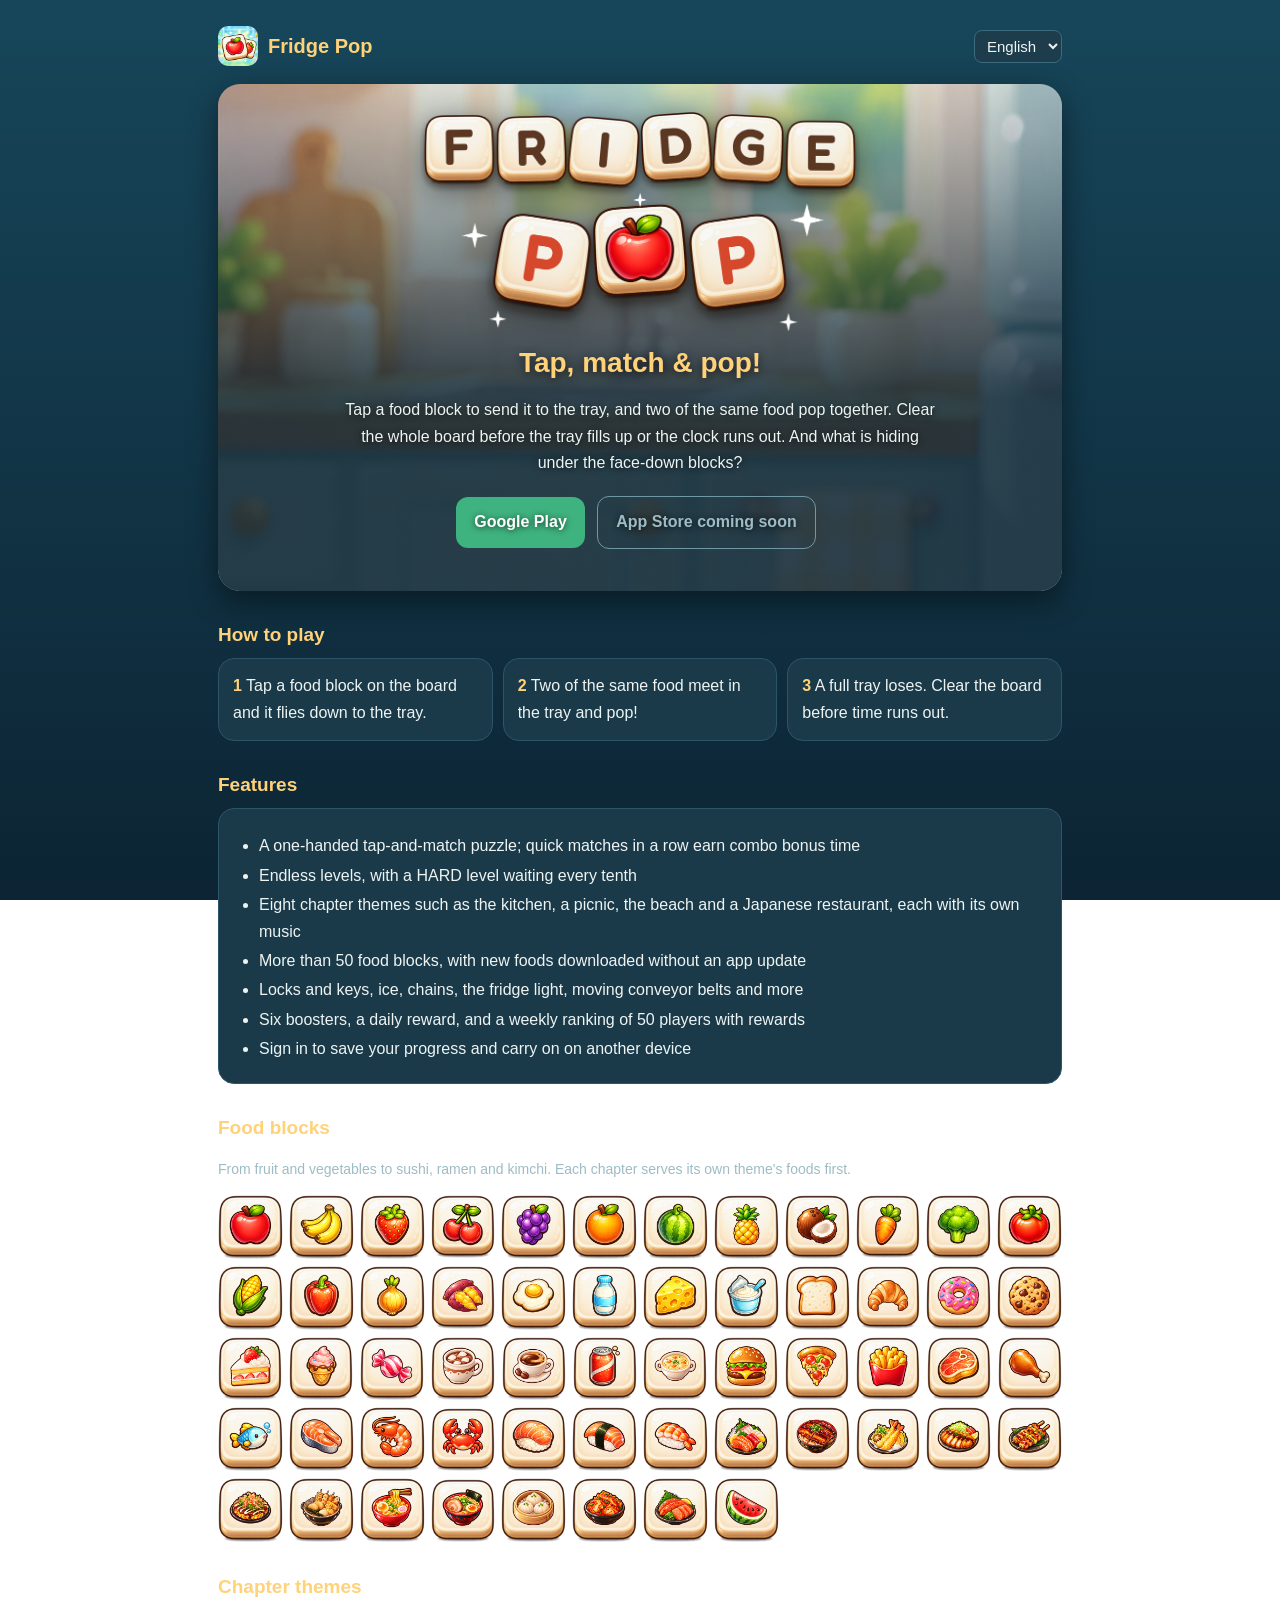
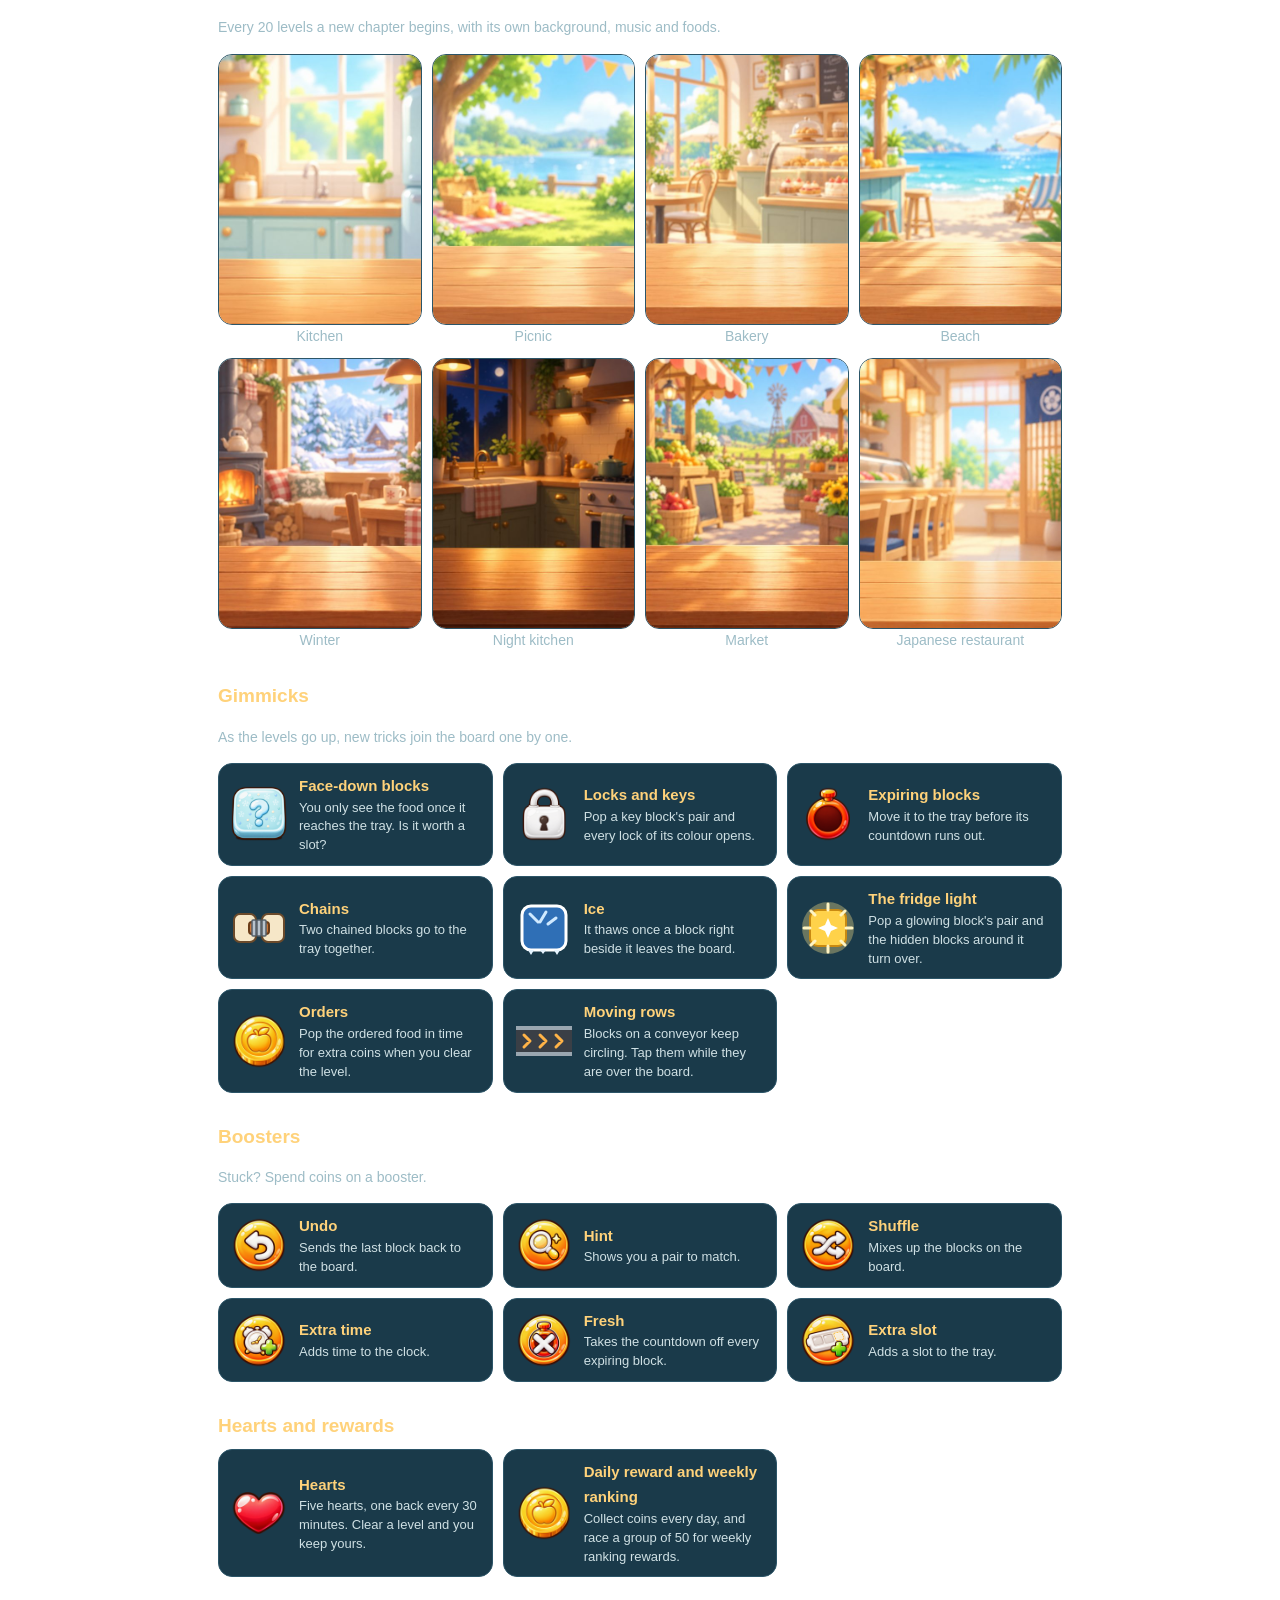
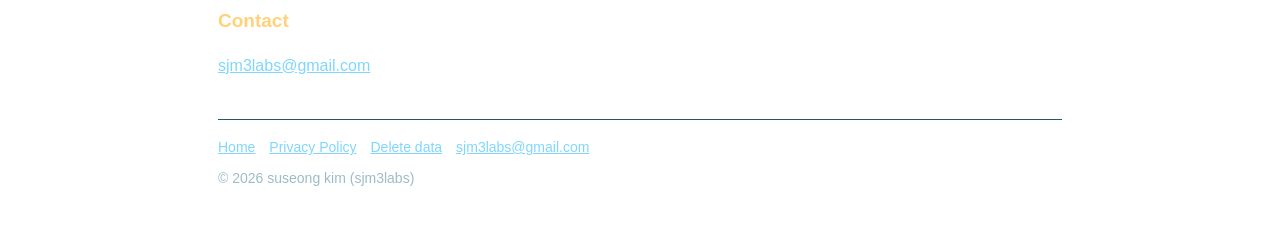
==== index.html @ 2f8b0e07 "w" ====
<!doctype html>
<html lang="ko">
<head>
<meta charset="utf-8">
<meta name="viewport" content="width=device-width,initial-scale=1">
<title>Fridge Pop</title>
<meta name="description" content="Tap, match and pop! A food matching puzzle. 탭하고, 짝 맞추고, 펑! 음식 짝 맞추기 퍼즐">
<meta property="og:title" content="Fridge Pop">
<meta property="og:description" content="Tap, match and pop! A food matching puzzle. 탭하고, 짝 맞추고, 펑! 음식 짝 맞추기 퍼즐">
<meta property="og:image" content="./assets/icon.png">
<link rel="icon" href="./assets/favicon.png">
<link rel="stylesheet" href="./assets/site.css">
</head>
<body>
<div class="wrap">
<header class="top"><a class="home" href="./"><img src="./assets/icon.png" alt="">Fridge Pop</a><div class="langs"><select id="lang" aria-label="Language"><option value="ko">한국어</option><option value="en">English</option></select></div></header>
<style>
.hero{border-radius:22px;overflow:hidden;background:#0c2433 url(assets/hero.jpg) center/cover;box-shadow:0 10px 30px rgba(0,0,0,.45)}
.hero .shade{background:linear-gradient(rgba(12,36,51,.15),rgba(12,36,51,.85) 62%);padding:28px 22px 22px;text-align:center}
.hero img.logo{width:100%;max-width:440px;filter:drop-shadow(0 6px 14px rgba(0,0,0,.45))}
.hero .text{max-width:600px;margin:6px auto 0}
.hero h1{text-shadow:0 2px 8px rgba(0,0,0,.6)}
.hero p{text-shadow:0 1px 6px rgba(0,0,0,.7)}
.foods{display:grid;grid-template-columns:repeat(auto-fill,minmax(64px,1fr));gap:6px}
.block{aspect-ratio:1;background:url(assets/tile.png) center/contain no-repeat;display:flex;align-items:center;justify-content:center}
.block img{width:66%;height:66%;object-fit:contain;transform:translateY(-7%)}
.themes{display:grid;grid-template-columns:repeat(4,1fr);gap:10px}
.themes figure{margin:0;text-align:center}
.themes img{width:100%;aspect-ratio:3/4;object-fit:cover;border-radius:14px;border:1px solid #2c5568;display:block}
.tiles{display:grid;grid-template-columns:repeat(auto-fill,minmax(240px,1fr));gap:10px}
.tile{display:flex;gap:12px;align-items:center;background:#1a3a4a;border:1px solid #2c5568;border-radius:14px;padding:10px 12px}
.tile img,.tile svg{width:56px;height:56px;object-fit:contain;flex:none}
.tile b{display:block;color:#ffd27a;font-size:15px}
.tile span.d{color:#cfe0e4;font-size:13px;line-height:1.45}
.tile span.d.on{display:block}
.steps{display:grid;grid-template-columns:repeat(3,1fr);gap:10px;counter-reset:s}
.steps .card{padding:14px}
.steps b{color:#ffd27a}
@media (max-width:560px){.themes{grid-template-columns:repeat(2,1fr)}.tiles,.steps{grid-template-columns:1fr}}
</style>
<section class="hero"><div class="shade">
<img class="logo" src="assets/logo.png" alt="Fridge Pop">
<div class="text">
<div data-lang="ko">
<h1>탭하고, 짝 맞추고, 펑!</h1>
<p>음식 블록을 눌러 트레이로 보내고, 같은 음식 두 개가 만나면 펑! 트레이가 가득 차기 전에, 시간이 다 가기 전에 보드를 모두 비우세요. 뒤집힌 블록 속에는 무엇이 숨어 있을까요?</p>
</div>
<div data-lang="en">
<h1>Tap, match &amp; pop!</h1>
<p>Tap a food block to send it to the tray, and two of the same food pop together. Clear the whole board before the tray fills up or the clock runs out. And what is hiding under the face-down blocks?</p>
</div>
<p>
<a class="button" href="https://play.google.com/store/apps/details?id=com.sjm3labs.fridgepop">Google Play</a>
<span class="button off"><span data-lang="ko">App Store 준비 중</span><span data-lang="en">App Store coming soon</span></span>
</p>
</div>
</div></section>

<h2><span data-lang="ko">게임 방법</span><span data-lang="en">How to play</span></h2>
<div class="steps">
<div class="card"><b>1</b> <span data-lang="ko">보드의 음식 블록을 탭하면 아래 트레이로 날아갑니다.</span><span data-lang="en">Tap a food block on the board and it flies down to the tray.</span></div>
<div class="card"><b>2</b> <span data-lang="ko">같은 음식 두 개가 트레이에서 만나면 펑! 사라집니다.</span><span data-lang="en">Two of the same food meet in the tray and pop!</span></div>
<div class="card"><b>3</b> <span data-lang="ko">트레이가 가득 차면 실패. 시간 안에 보드를 모두 비우세요.</span><span data-lang="en">A full tray loses. Clear the board before time runs out.</span></div>
</div>

<h2><span data-lang="ko">게임 특징</span><span data-lang="en">Features</span></h2>
<div class="card">
<ul data-lang="ko">
<li>한 손으로 즐기는 탭 짝 맞추기 퍼즐, 빠르게 이어 맞히면 콤보 보너스 시간</li>
<li>끝없이 이어지는 레벨, 10레벨마다 기다리는 HARD 레벨</li>
<li>주방, 피크닉, 해변, 일식당 등 8가지 챕터 테마와 테마별 음악</li>
<li>50가지가 넘는 음식 블록, 업데이트 없이 새로 내려받는 음식</li>
<li>자물쇠와 열쇠, 얼음, 체인, 냉장고 불빛, 움직이는 컨베이어 등 다양한 기믹</li>
<li>6가지 부스터, 매일 출석 보상, 50명이 겨루는 주간 랭킹과 보상</li>
<li>로그인하면 진행 상황을 저장해 다른 기기에서 이어서 플레이</li>
</ul>
<ul data-lang="en">
<li>A one-handed tap-and-match puzzle; quick matches in a row earn combo bonus time</li>
<li>Endless levels, with a HARD level waiting every tenth</li>
<li>Eight chapter themes such as the kitchen, a picnic, the beach and a Japanese restaurant, each with its own music</li>
<li>More than 50 food blocks, with new foods downloaded without an app update</li>
<li>Locks and keys, ice, chains, the fridge light, moving conveyor belts and more</li>
<li>Six boosters, a daily reward, and a weekly ranking of 50 players with rewards</li>
<li>Sign in to save your progress and carry on on another device</li>
</ul>
</div>

<h2><span data-lang="ko">음식 블록</span><span data-lang="en">Food blocks</span></h2>
<p class="muted"><span data-lang="ko">과일과 채소부터 초밥, 라멘, 김치까지. 챕터마다 그 테마의 음식이 먼저 나옵니다.</span><span data-lang="en">From fruit and vegetables to sushi, ramen and kimchi. Each chapter serves its own theme's foods first.</span></p>
<div class="foods">
<div class="block"><img src="assets/foods/apple.png" alt="Apple" loading="lazy"></div>
<div class="block"><img src="assets/foods/banana.png" alt="Banana" loading="lazy"></div>
<div class="block"><img src="assets/foods/strawberry.png" alt="Strawberry" loading="lazy"></div>
<div class="block"><img src="assets/foods/cherries.png" alt="Cherries" loading="lazy"></div>
<div class="block"><img src="assets/foods/grape.png" alt="Grape" loading="lazy"></div>
<div class="block"><img src="assets/foods/orange.png" alt="Orange" loading="lazy"></div>
<div class="block"><img src="assets/foods/watermelon.png" alt="Watermelon" loading="lazy"></div>
<div class="block"><img src="assets/foods/pineapple.png" alt="Pineapple" loading="lazy"></div>
<div class="block"><img src="assets/foods/coconut.png" alt="Coconut" loading="lazy"></div>
<div class="block"><img src="assets/foods/carrot.png" alt="Carrot" loading="lazy"></div>
<div class="block"><img src="assets/foods/broccoli.png" alt="Broccoli" loading="lazy"></div>
<div class="block"><img src="assets/foods/tomato.png" alt="Tomato" loading="lazy"></div>
<div class="block"><img src="assets/foods/corn.png" alt="Corn" loading="lazy"></div>
<div class="block"><img src="assets/foods/pepper.png" alt="Pepper" loading="lazy"></div>
<div class="block"><img src="assets/foods/onion.png" alt="Onion" loading="lazy"></div>
<div class="block"><img src="assets/foods/sweetpotatoes.png" alt="Sweet potatoes" loading="lazy"></div>
<div class="block"><img src="assets/foods/egg.png" alt="Egg" loading="lazy"></div>
<div class="block"><img src="assets/foods/milk.png" alt="Milk" loading="lazy"></div>
<div class="block"><img src="assets/foods/cheese.png" alt="Cheese" loading="lazy"></div>
<div class="block"><img src="assets/foods/yogurt.png" alt="Yogurt" loading="lazy"></div>
<div class="block"><img src="assets/foods/bread.png" alt="Bread" loading="lazy"></div>
<div class="block"><img src="assets/foods/croissant.png" alt="Croissant" loading="lazy"></div>
<div class="block"><img src="assets/foods/donut.png" alt="Donut" loading="lazy"></div>
<div class="block"><img src="assets/foods/cookie.png" alt="Cookie" loading="lazy"></div>
<div class="block"><img src="assets/foods/cake.png" alt="Cake" loading="lazy"></div>
<div class="block"><img src="assets/foods/icecream.png" alt="Ice cream" loading="lazy"></div>
<div class="block"><img src="assets/foods/candy.png" alt="Candy" loading="lazy"></div>
<div class="block"><img src="assets/foods/cocoa.png" alt="Cocoa" loading="lazy"></div>
<div class="block"><img src="assets/foods/coffee.png" alt="Coffee" loading="lazy"></div>
<div class="block"><img src="assets/foods/soda.png" alt="Soda" loading="lazy"></div>
<div class="block"><img src="assets/foods/soup.png" alt="Soup" loading="lazy"></div>
<div class="block"><img src="assets/foods/burger.png" alt="Burger" loading="lazy"></div>
<div class="block"><img src="assets/foods/pizza.png" alt="Pizza" loading="lazy"></div>
<div class="block"><img src="assets/foods/frenchfries.png" alt="French fries" loading="lazy"></div>
<div class="block"><img src="assets/foods/steak.png" alt="Steak" loading="lazy"></div>
<div class="block"><img src="assets/foods/drumstick.png" alt="Drumstick" loading="lazy"></div>
<div class="block"><img src="assets/foods/fish.png" alt="Fish" loading="lazy"></div>
<div class="block"><img src="assets/foods/salmon.png" alt="Salmon" loading="lazy"></div>
<div class="block"><img src="assets/foods/shrimp.png" alt="Shrimp" loading="lazy"></div>
<div class="block"><img src="assets/foods/crab.png" alt="Crab" loading="lazy"></div>
<div class="block"><img src="assets/foods/sushi.png" alt="Sushi" loading="lazy"></div>
<div class="block"><img src="assets/foods/sushi01.png" alt="Sushi" loading="lazy"></div>
<div class="block"><img src="assets/foods/sushi02.png" alt="Sushi" loading="lazy"></div>
<div class="block"><img src="assets/foods/sashimi.png" alt="Sashimi" loading="lazy"></div>
<div class="block"><img src="assets/foods/unagi.png" alt="Unagi" loading="lazy"></div>
<div class="block"><img src="assets/foods/tempura.png" alt="Tempura" loading="lazy"></div>
<div class="block"><img src="assets/foods/tonkatsu.png" alt="Tonkatsu" loading="lazy"></div>
<div class="block"><img src="assets/foods/yakitori.png" alt="Yakitori" loading="lazy"></div>
<div class="block"><img src="assets/foods/okonomiyaki.png" alt="Okonomiyaki" loading="lazy"></div>
<div class="block"><img src="assets/foods/oden.png" alt="Oden" loading="lazy"></div>
<div class="block"><img src="assets/foods/ramen.png" alt="Ramen" loading="lazy"></div>
<div class="block"><img src="assets/foods/ramen01.png" alt="Ramen" loading="lazy"></div>
<div class="block"><img src="assets/foods/dumpling.png" alt="Dumpling" loading="lazy"></div>
<div class="block"><img src="assets/foods/kimchi.png" alt="Kimchi" loading="lazy"></div>
<div class="block"><img src="assets/foods/shiso.png" alt="Pollock roe on shiso" loading="lazy"></div>
<div class="block"><img src="assets/foods/watermelonslice.png" alt="Watermelon slice" loading="lazy"></div>
</div>

<h2><span data-lang="ko">챕터 테마</span><span data-lang="en">Chapter themes</span></h2>
<p class="muted"><span data-lang="ko">20레벨마다 챕터가 바뀌고, 배경과 음악, 나오는 음식도 함께 바뀝니다.</span><span data-lang="en">Every 20 levels a new chapter begins, with its own background, music and foods.</span></p>
<div class="themes">
<figure><img src="assets/themes/kitchen.jpg" alt="Kitchen" loading="lazy"><figcaption class="muted"><span data-lang="ko">주방</span><span data-lang="en">Kitchen</span></figcaption></figure>
<figure><img src="assets/themes/picnic.jpg" alt="Picnic" loading="lazy"><figcaption class="muted"><span data-lang="ko">피크닉</span><span data-lang="en">Picnic</span></figcaption></figure>
<figure><img src="assets/themes/bakery.jpg" alt="Bakery" loading="lazy"><figcaption class="muted"><span data-lang="ko">베이커리</span><span data-lang="en">Bakery</span></figcaption></figure>
<figure><img src="assets/themes/beach.jpg" alt="Beach" loading="lazy"><figcaption class="muted"><span data-lang="ko">해변</span><span data-lang="en">Beach</span></figcaption></figure>
<figure><img src="assets/themes/winter.jpg" alt="Winter" loading="lazy"><figcaption class="muted"><span data-lang="ko">겨울</span><span data-lang="en">Winter</span></figcaption></figure>
<figure><img src="assets/themes/night_kitchen.jpg" alt="Night kitchen" loading="lazy"><figcaption class="muted"><span data-lang="ko">밤의 주방</span><span data-lang="en">Night kitchen</span></figcaption></figure>
<figure><img src="assets/themes/market.jpg" alt="Market" loading="lazy"><figcaption class="muted"><span data-lang="ko">시장</span><span data-lang="en">Market</span></figcaption></figure>
<figure><img src="assets/themes/japanese_restaurant.jpg" alt="Japanese restaurant" loading="lazy"><figcaption class="muted"><span data-lang="ko">일식당</span><span data-lang="en">Japanese restaurant</span></figcaption></figure>
</div>

<h2><span data-lang="ko">기믹</span><span data-lang="en">Gimmicks</span></h2>
<p class="muted"><span data-lang="ko">레벨이 오를수록 보드에 새로운 장치가 하나씩 등장합니다.</span><span data-lang="en">As the levels go up, new tricks join the board one by one.</span></p>
<div class="tiles">
<div class="tile"><img src="assets/gimmicks/hidden.png" alt="Face-down block" loading="lazy"><div><b><span data-lang="ko">뒤집힌 블록</span><span data-lang="en">Face-down blocks</span></b><span class="d" data-lang="ko">트레이에 들어가야 무슨 음식인지 보입니다. 트레이 한 칸을 걸어 보세요.</span><span class="d" data-lang="en">You only see the food once it reaches the tray. Is it worth a slot?</span></div></div>
<div class="tile"><img src="assets/gimmicks/lock.png" alt="Lock" loading="lazy"><div><b><span data-lang="ko">자물쇠와 열쇠</span><span data-lang="en">Locks and keys</span></b><span class="d" data-lang="ko">열쇠 블록의 짝을 맞추면 같은 색 자물쇠가 모두 열립니다.</span><span class="d" data-lang="en">Pop a key block's pair and every lock of its colour opens.</span></div></div>
<div class="tile"><img src="assets/gimmicks/timer.png" alt="Timer" loading="lazy"><div><b><span data-lang="ko">시한 블록</span><span data-lang="en">Expiring blocks</span></b><span class="d" data-lang="ko">시간이 다 되기 전에 트레이로 옮겨야 합니다.</span><span class="d" data-lang="en">Move it to the tray before its countdown runs out.</span></div></div>
<div class="tile"><svg viewBox="0 0 56 56" aria-hidden="true"><rect x="3" y="14" width="22" height="28" rx="6" fill="#f6e7c8" stroke="#6b4a2b" stroke-width="2"/><rect x="31" y="14" width="22" height="28" rx="6" fill="#f6e7c8" stroke="#6b4a2b" stroke-width="2"/><rect x="18" y="22" width="20" height="12" rx="3" fill="#c9773a" stroke="#6b3d1a" stroke-width="2"/><g fill="#b9c3cc" stroke="#55606a" stroke-width="1.5"><rect x="21" y="20" width="4" height="16" rx="1"/><rect x="26" y="20" width="4" height="16" rx="1"/><rect x="31" y="20" width="4" height="16" rx="1"/></g></svg><div><b><span data-lang="ko">체인</span><span data-lang="en">Chains</span></b><span class="d" data-lang="ko">묶인 두 블록은 한 번에 함께 트레이로 갑니다.</span><span class="d" data-lang="en">Two chained blocks go to the tray together.</span></div></div>
<div class="tile"><svg viewBox="0 0 56 56" aria-hidden="true"><rect x="6" y="6" width="44" height="44" rx="9" fill="#2f6fb6" stroke="#fff" stroke-width="3"/><path d="M14 14l8 8M30 12l-6 10M40 18l-8 6" stroke="#cfe9ff" stroke-width="3" stroke-linecap="round"/><path d="M12 50l3 5 3-5M24 50l3 4 3-4M38 50l3 5 3-5" fill="#e6f4ff"/></svg><div><b><span data-lang="ko">얼음</span><span data-lang="en">Ice</span></b><span class="d" data-lang="ko">바로 옆 블록이 보드를 떠나야 얼음이 녹습니다.</span><span class="d" data-lang="en">It thaws once a block right beside it leaves the board.</span></div></div>
<div class="tile"><svg viewBox="0 0 56 56" aria-hidden="true"><circle cx="28" cy="28" r="26" fill="#ffe58a" opacity=".35"/><rect x="10" y="10" width="36" height="36" rx="8" fill="#ffd24a" stroke="#c98a12" stroke-width="2"/><path d="M28 4v6M28 46v6M4 28h6M46 28h6M11 11l4 4M41 41l4 4M45 11l-4 4M15 41l-4 4" stroke="#fff4c2" stroke-width="3" stroke-linecap="round"/><path d="M28 18l3 7 7 3-7 3-3 7-3-7-7-3 7-3z" fill="#fff"/></svg><div><b><span data-lang="ko">냉장고 불빛</span><span data-lang="en">The fridge light</span></b><span class="d" data-lang="ko">빛나는 블록의 짝을 맞추면 주변의 뒤집힌 블록이 모두 보입니다.</span><span class="d" data-lang="en">Pop a glowing block's pair and the hidden blocks around it turn over.</span></div></div>
<div class="tile"><img src="assets/boosters/coin.png" alt="Coin" loading="lazy"><div><b><span data-lang="ko">주문</span><span data-lang="en">Orders</span></b><span class="d" data-lang="ko">주문 카드의 음식을 제한 시간 안에 맞추면 클리어할 때 코인을 더 받습니다.</span><span class="d" data-lang="en">Pop the ordered food in time for extra coins when you clear the level.</span></div></div>
<div class="tile"><svg viewBox="0 0 56 56" aria-hidden="true"><rect x="0" y="16" width="56" height="24" fill="#3a3f46"/><rect x="0" y="13" width="56" height="4" fill="#9aa6b0"/><rect x="0" y="39" width="56" height="4" fill="#9aa6b0"/><path d="M8 22l6 6-6 6M24 22l6 6-6 6M40 22l6 6-6 6" stroke="#ffb347" stroke-width="3" fill="none" stroke-linecap="round" stroke-linejoin="round"/></svg><div><b><span data-lang="ko">움직이는 줄</span><span data-lang="en">Moving rows</span></b><span class="d" data-lang="ko">컨베이어 위 블록이 쉬지 않고 돌아갑니다. 보드 위에 있을 때만 탭할 수 있어요.</span><span class="d" data-lang="en">Blocks on a conveyor keep circling. Tap them while they are over the board.</span></div></div>
</div>

<h2><span data-lang="ko">부스터</span><span data-lang="en">Boosters</span></h2>
<p class="muted"><span data-lang="ko">막힐 때는 코인으로 부스터를 쓰세요.</span><span data-lang="en">Stuck? Spend coins on a booster.</span></p>
<div class="tiles">
<div class="tile"><img src="assets/boosters/undo.png" alt="Undo" loading="lazy"><div><b><span data-lang="ko">되돌리기</span><span data-lang="en">Undo</span></b><span class="d" data-lang="ko">마지막으로 옮긴 블록을 보드로 돌려보냅니다.</span><span class="d" data-lang="en">Sends the last block back to the board.</span></div></div>
<div class="tile"><img src="assets/boosters/hint.png" alt="Hint" loading="lazy"><div><b><span data-lang="ko">힌트</span><span data-lang="en">Hint</span></b><span class="d" data-lang="ko">맞출 수 있는 짝을 알려 줍니다.</span><span class="d" data-lang="en">Shows you a pair to match.</span></div></div>
<div class="tile"><img src="assets/boosters/shuffle.png" alt="Shuffle" loading="lazy"><div><b><span data-lang="ko">섞기</span><span data-lang="en">Shuffle</span></b><span class="d" data-lang="ko">보드의 블록을 새로 섞습니다.</span><span class="d" data-lang="en">Mixes up the blocks on the board.</span></div></div>
<div class="tile"><img src="assets/boosters/time.png" alt="Extra time" loading="lazy"><div><b><span data-lang="ko">시간 추가</span><span data-lang="en">Extra time</span></b><span class="d" data-lang="ko">남은 시간을 늘려 줍니다.</span><span class="d" data-lang="en">Adds time to the clock.</span></div></div>
<div class="tile"><img src="assets/boosters/fresh.png" alt="Fresh" loading="lazy"><div><b><span data-lang="ko">신선하게</span><span data-lang="en">Fresh</span></b><span class="d" data-lang="ko">보드 위 모든 시한 블록의 카운트다운을 없앱니다.</span><span class="d" data-lang="en">Takes the countdown off every expiring block.</span></div></div>
<div class="tile"><img src="assets/boosters/slot.png" alt="Extra slot" loading="lazy"><div><b><span data-lang="ko">칸 추가</span><span data-lang="en">Extra slot</span></b><span class="d" data-lang="ko">트레이에 한 칸을 더합니다.</span><span class="d" data-lang="en">Adds a slot to the tray.</span></div></div>
</div>

<h2><span data-lang="ko">하트와 보상</span><span data-lang="en">Hearts and rewards</span></h2>
<div class="tiles">
<div class="tile"><img src="assets/boosters/heart.png" alt="Heart" loading="lazy"><div><b><span data-lang="ko">하트</span><span data-lang="en">Hearts</span></b><span class="d" data-lang="ko">하트 5개, 30분마다 하나씩 채워집니다. 클리어하면 하트를 잃지 않아요.</span><span class="d" data-lang="en">Five hearts, one back every 30 minutes. Clear a level and you keep yours.</span></div></div>
<div class="tile"><img src="assets/boosters/coin.png" alt="Coin" loading="lazy"><div><b><span data-lang="ko">출석 보상과 주간 랭킹</span><span data-lang="en">Daily reward and weekly ranking</span></b><span class="d" data-lang="ko">매일 코인을 받고, 50명 그룹에서 겨뤄 주간 순위 보상을 받으세요.</span><span class="d" data-lang="en">Collect coins every day, and race a group of 50 for weekly ranking rewards.</span></div></div>
</div>

<h2><span data-lang="ko">문의</span><span data-lang="en">Contact</span></h2>
<p><a href="mailto:sjm3labs@gmail.com">sjm3labs@gmail.com</a></p>
<footer>
<a href="./">Home</a><a href="./privacy-policy/"><span data-lang="ko">개인정보처리방침</span><span data-lang="en">Privacy Policy</span></a><a href="./delete-account/"><span data-lang="ko">데이터 삭제</span><span data-lang="en">Delete data</span></a><a href="mailto:sjm3labs@gmail.com">sjm3labs@gmail.com</a>
<div style="margin-top:8px">© 2026 suseong kim (sjm3labs)</div>
</footer>
</div>
<script src="./assets/site.js"></script>
</body>
</html>
---- assets/site.css ----
*{box-sizing:border-box}
html{-webkit-text-size-adjust:100%}
body{margin:0;font-family:-apple-system,BlinkMacSystemFont,"Segoe UI","Apple SD Gothic Neo","Noto Sans KR","Malgun Gothic",Roboto,sans-serif;
background:linear-gradient(#17465a,#0c2433) fixed;color:#eef4f2;line-height:1.65;font-size:16px}
a{color:#7fd6ff}
.wrap{max-width:880px;margin:0 auto;padding:20px 18px 48px}
header.top{display:flex;align-items:center;gap:12px;padding:6px 0 18px}
header.top img{width:40px;height:40px;border-radius:10px}
header.top a.home{display:flex;align-items:center;gap:10px;color:#ffd27a;font-weight:800;font-size:20px;text-decoration:none}
header.top .langs{margin-left:auto}
select{background:#1d3d4d;color:#eef4f2;border:1px solid #3d6a7c;border-radius:8px;padding:6px 8px;font-size:15px}
h1{font-size:28px;line-height:1.3;margin:6px 0 4px;color:#ffd27a}
h2{font-size:19px;margin:28px 0 8px;color:#ffd27a}
h3{font-size:16px;margin:20px 0 6px;color:#ffe7b3}
.card{background:#1a3a4a;border:1px solid #2c5568;border-radius:16px;padding:18px 18px}
.card>:first-child{margin-top:0}
.card>:last-child{margin-bottom:0}
.muted{color:#9dbcc6;font-size:14px}
ul,ol{padding-left:22px;margin:6px 0}
li{margin:3px 0}
.button{display:inline-block;padding:12px 18px;border-radius:12px;background:#3fb37f;color:#fff;font-weight:700;text-decoration:none;margin:4px 8px 4px 0}
.button.orange{background:#f4793b}
.button.off{background:transparent;border:1px solid #6f97a4;color:#9dbcc6;cursor:default}
footer{margin-top:40px;padding-top:16px;border-top:1px solid #2c5568;font-size:14px;color:#9dbcc6}
footer a{margin-right:14px}
[data-lang]:not(.on){display:none}
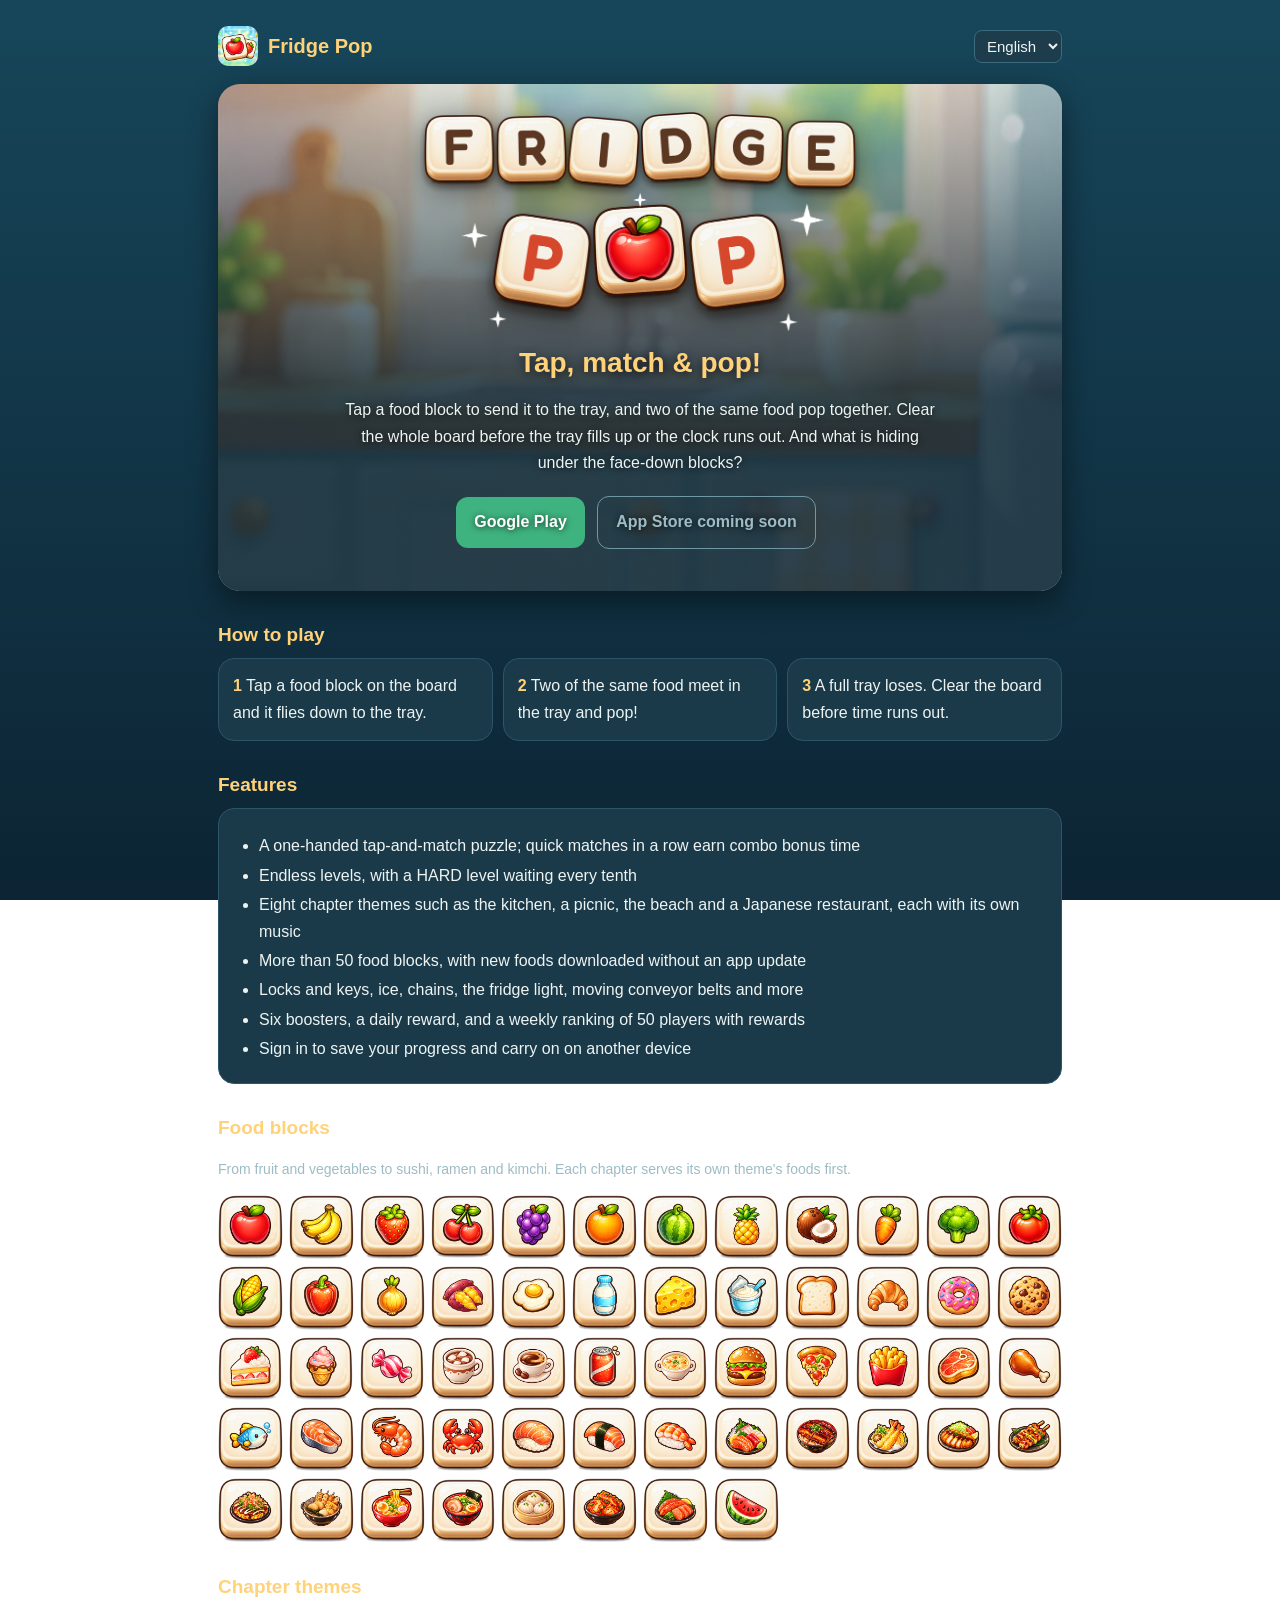
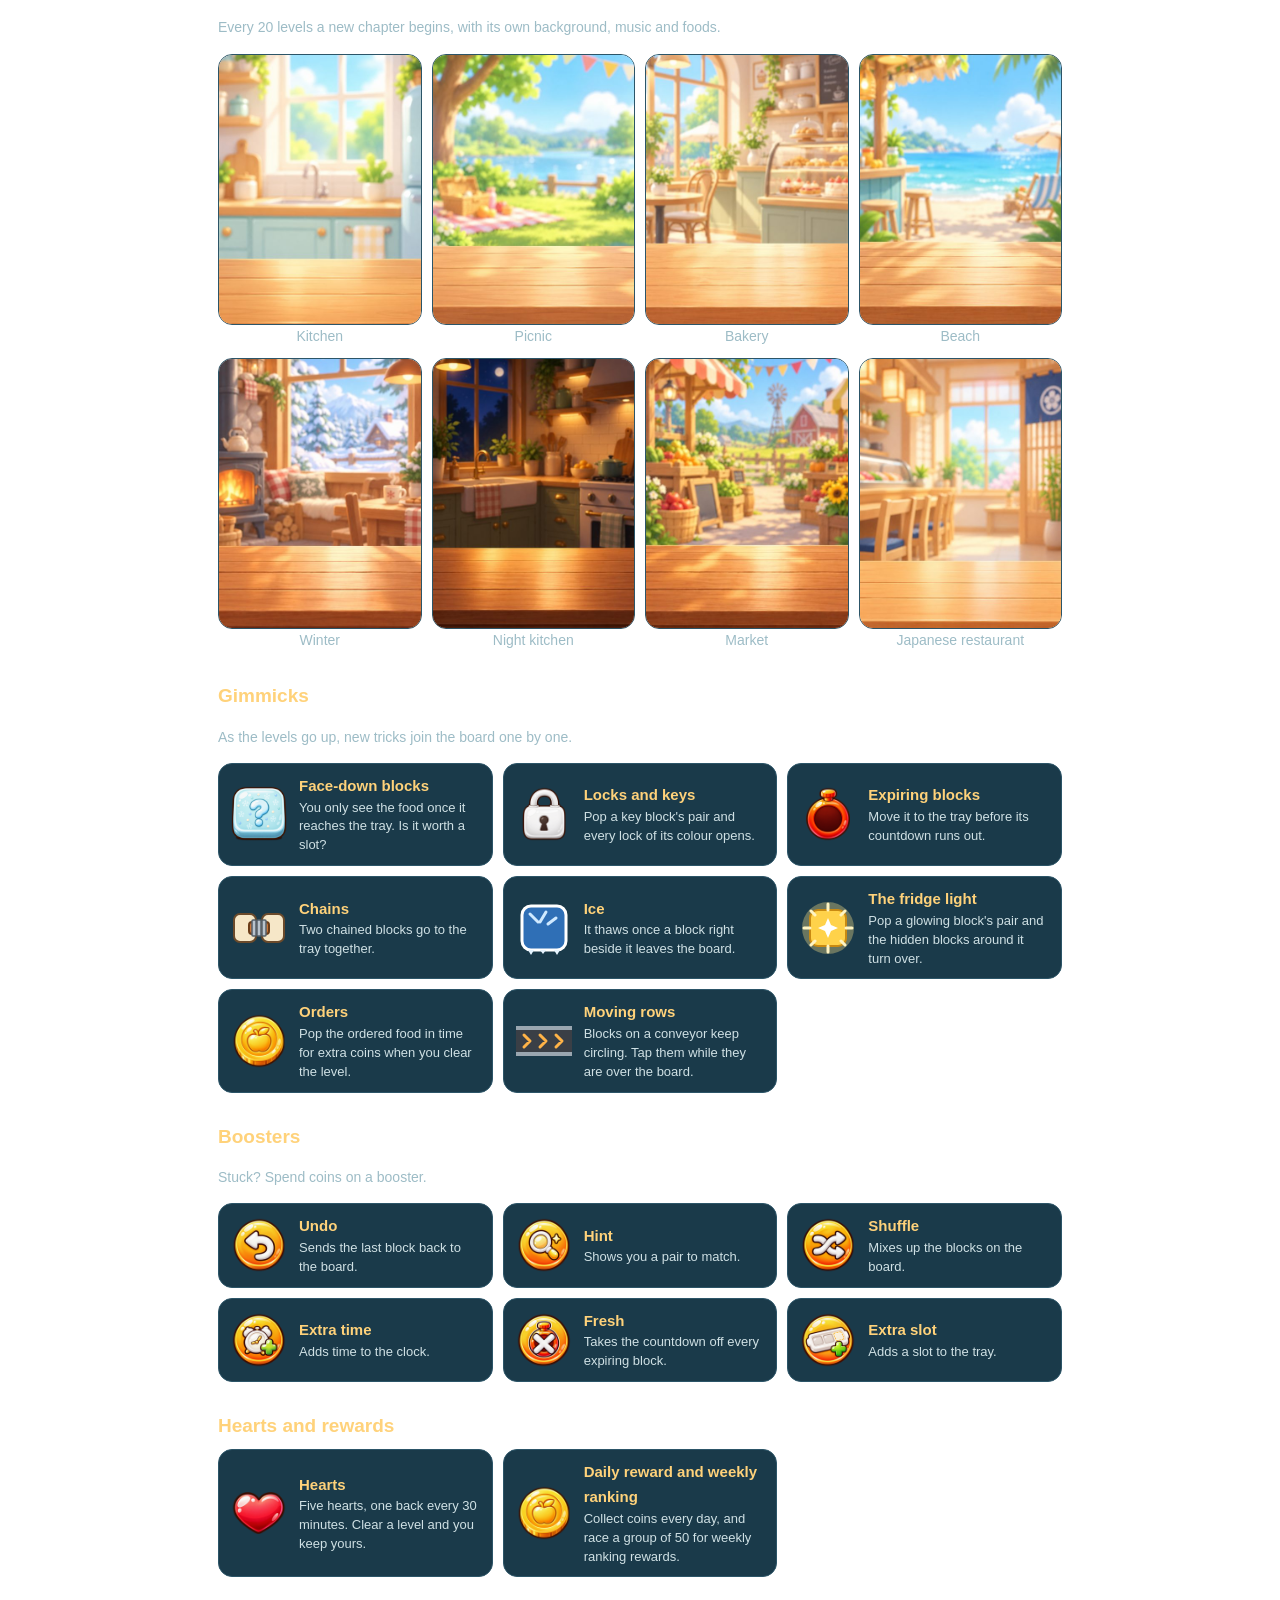
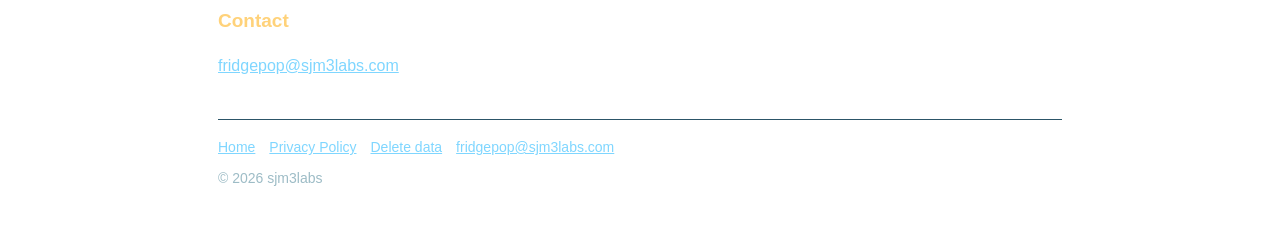
==== commit 774fe44d: "w" ====
--- a/index.html
+++ b/index.html
@@ -190,10 +190,10 @@
 </div>
 
 <h2><span data-lang="ko">문의</span><span data-lang="en">Contact</span></h2>
-<p><a href="mailto:sjm3labs@gmail.com">sjm3labs@gmail.com</a></p>
+<p><a href="mailto:fridgepop@sjm3labs.com">fridgepop@sjm3labs.com</a></p>
 <footer>
-<a href="./">Home</a><a href="./privacy-policy/"><span data-lang="ko">개인정보처리방침</span><span data-lang="en">Privacy Policy</span></a><a href="./delete-account/"><span data-lang="ko">데이터 삭제</span><span data-lang="en">Delete data</span></a><a href="mailto:sjm3labs@gmail.com">sjm3labs@gmail.com</a>
-<div style="margin-top:8px">© 2026 suseong kim (sjm3labs)</div>
+<a href="./">Home</a><a href="./privacy-policy/"><span data-lang="ko">개인정보처리방침</span><span data-lang="en">Privacy Policy</span></a><a href="./delete-account/"><span data-lang="ko">데이터 삭제</span><span data-lang="en">Delete data</span></a><a href="mailto:fridgepop@sjm3labs.com">fridgepop@sjm3labs.com</a>
+<div style="margin-top:8px">© 2026 sjm3labs</div>
 </footer>
 </div>
 <script src="./assets/site.js"></script>
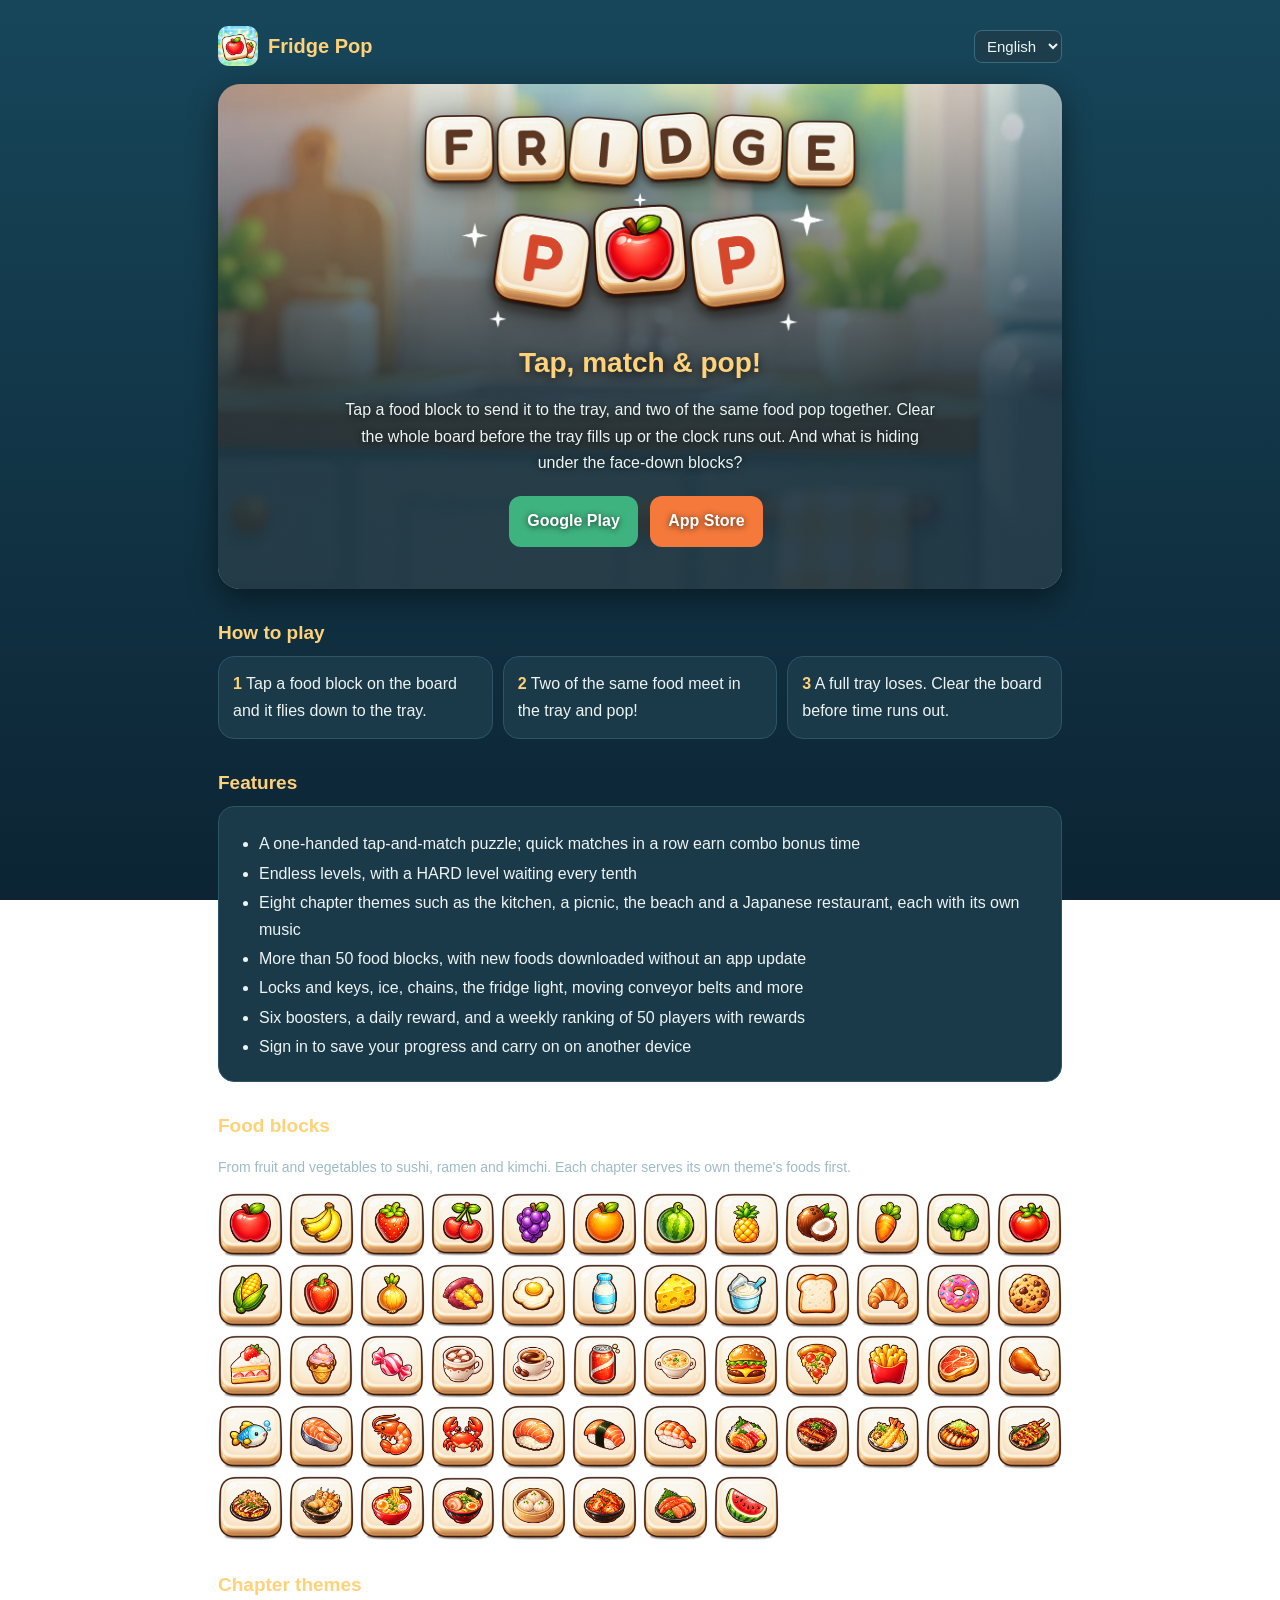
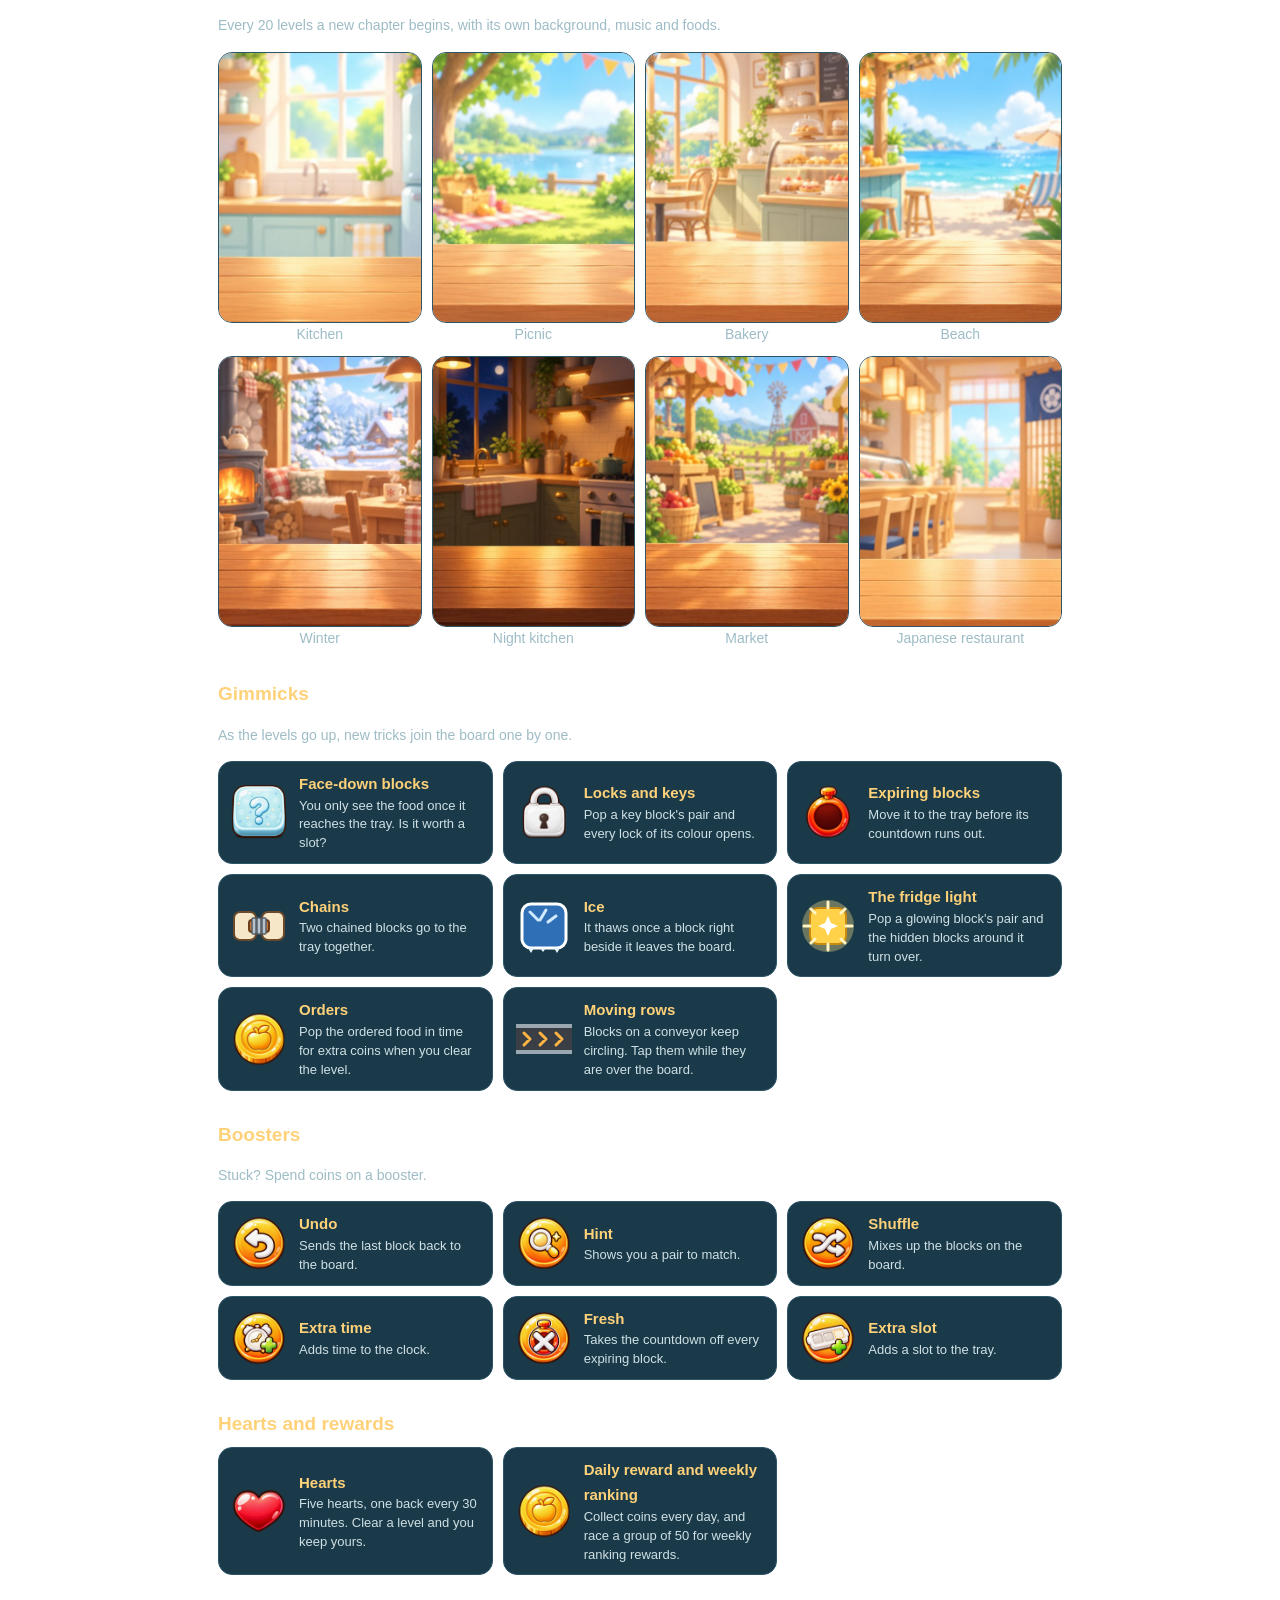
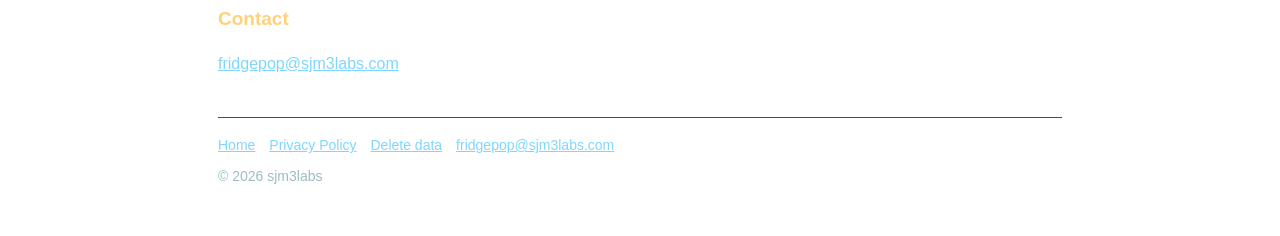
==== commit 5a70988f: "w" ====
--- a/index.html
+++ b/index.html
@@ -51,7 +51,7 @@
 </div>
 <p>
 <a class="button" href="https://play.google.com/store/apps/details?id=com.sjm3labs.fridgepop">Google Play</a>
-<span class="button off"><span data-lang="ko">App Store 준비 중</span><span data-lang="en">App Store coming soon</span></span>
+<a class="button orange" href="https://apps.apple.com/app/id6827729733">App Store</a>
 </p>
 </div>
 </div></section>
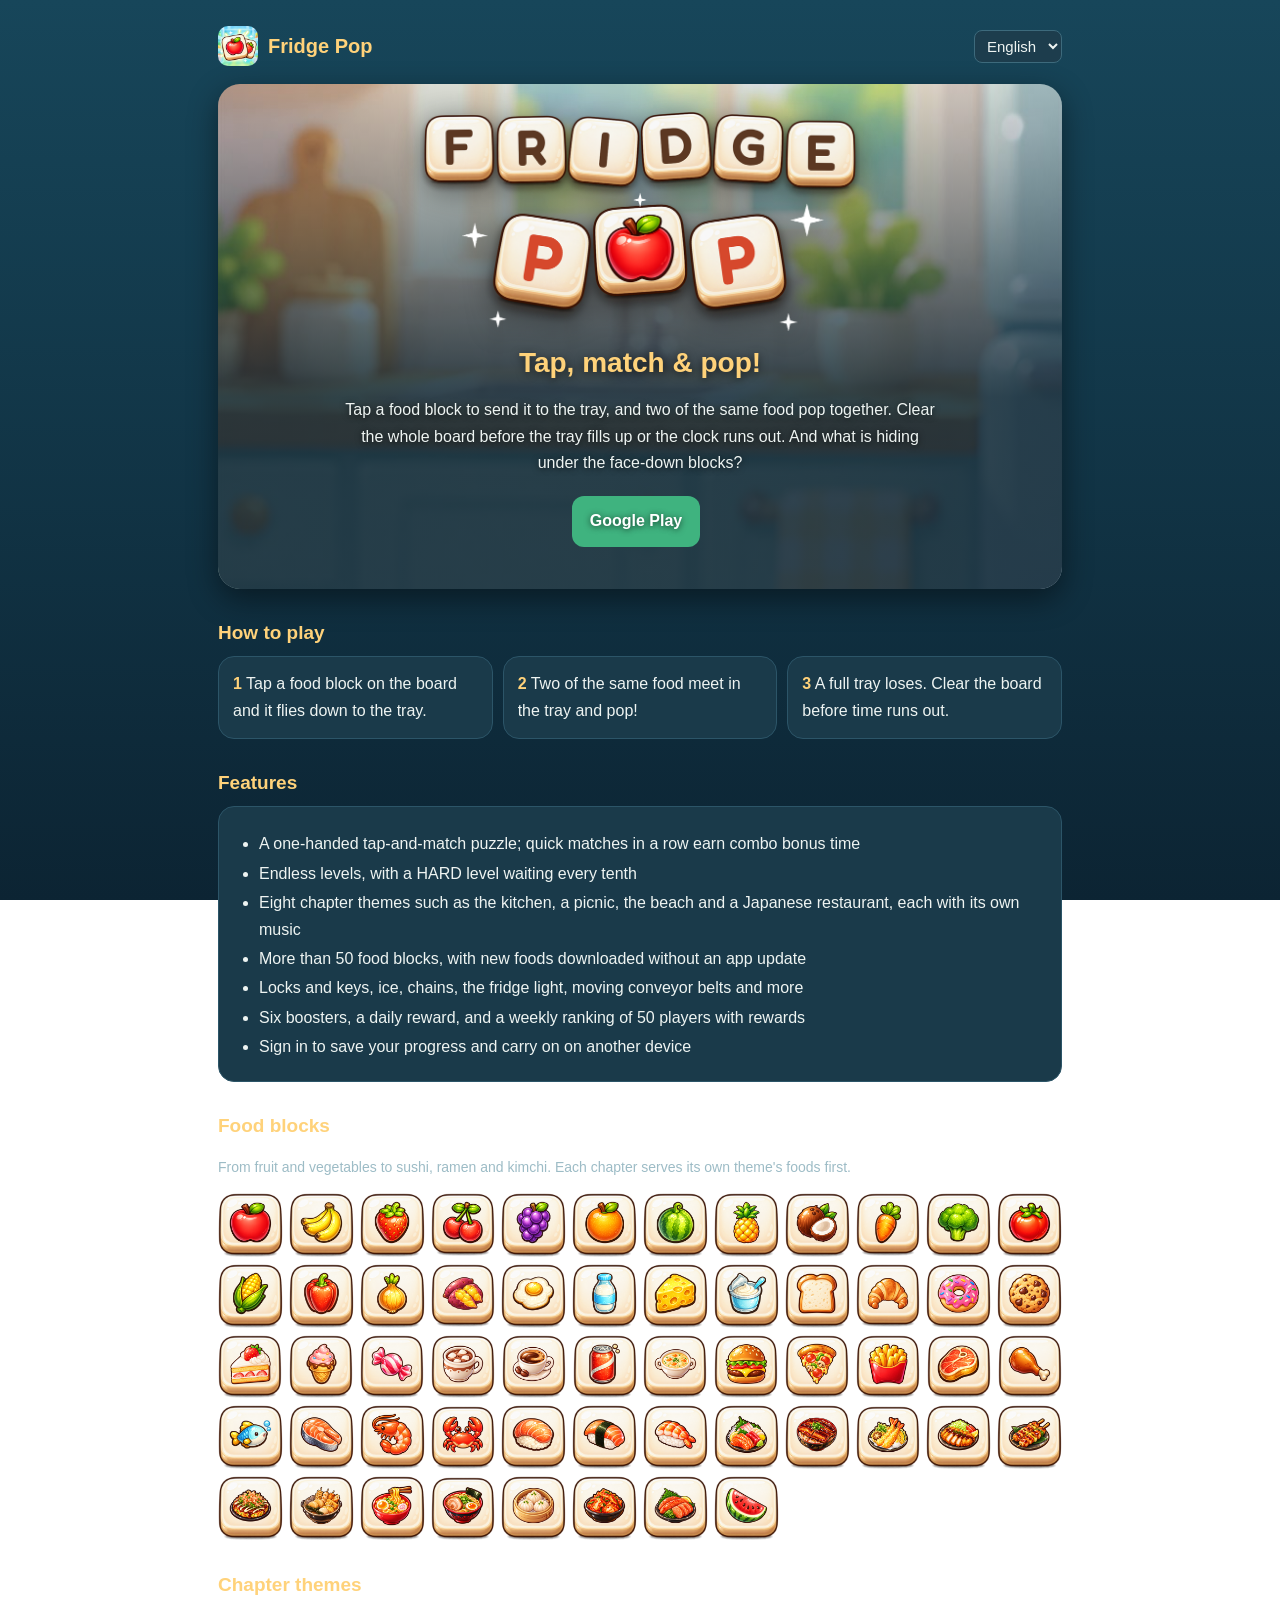
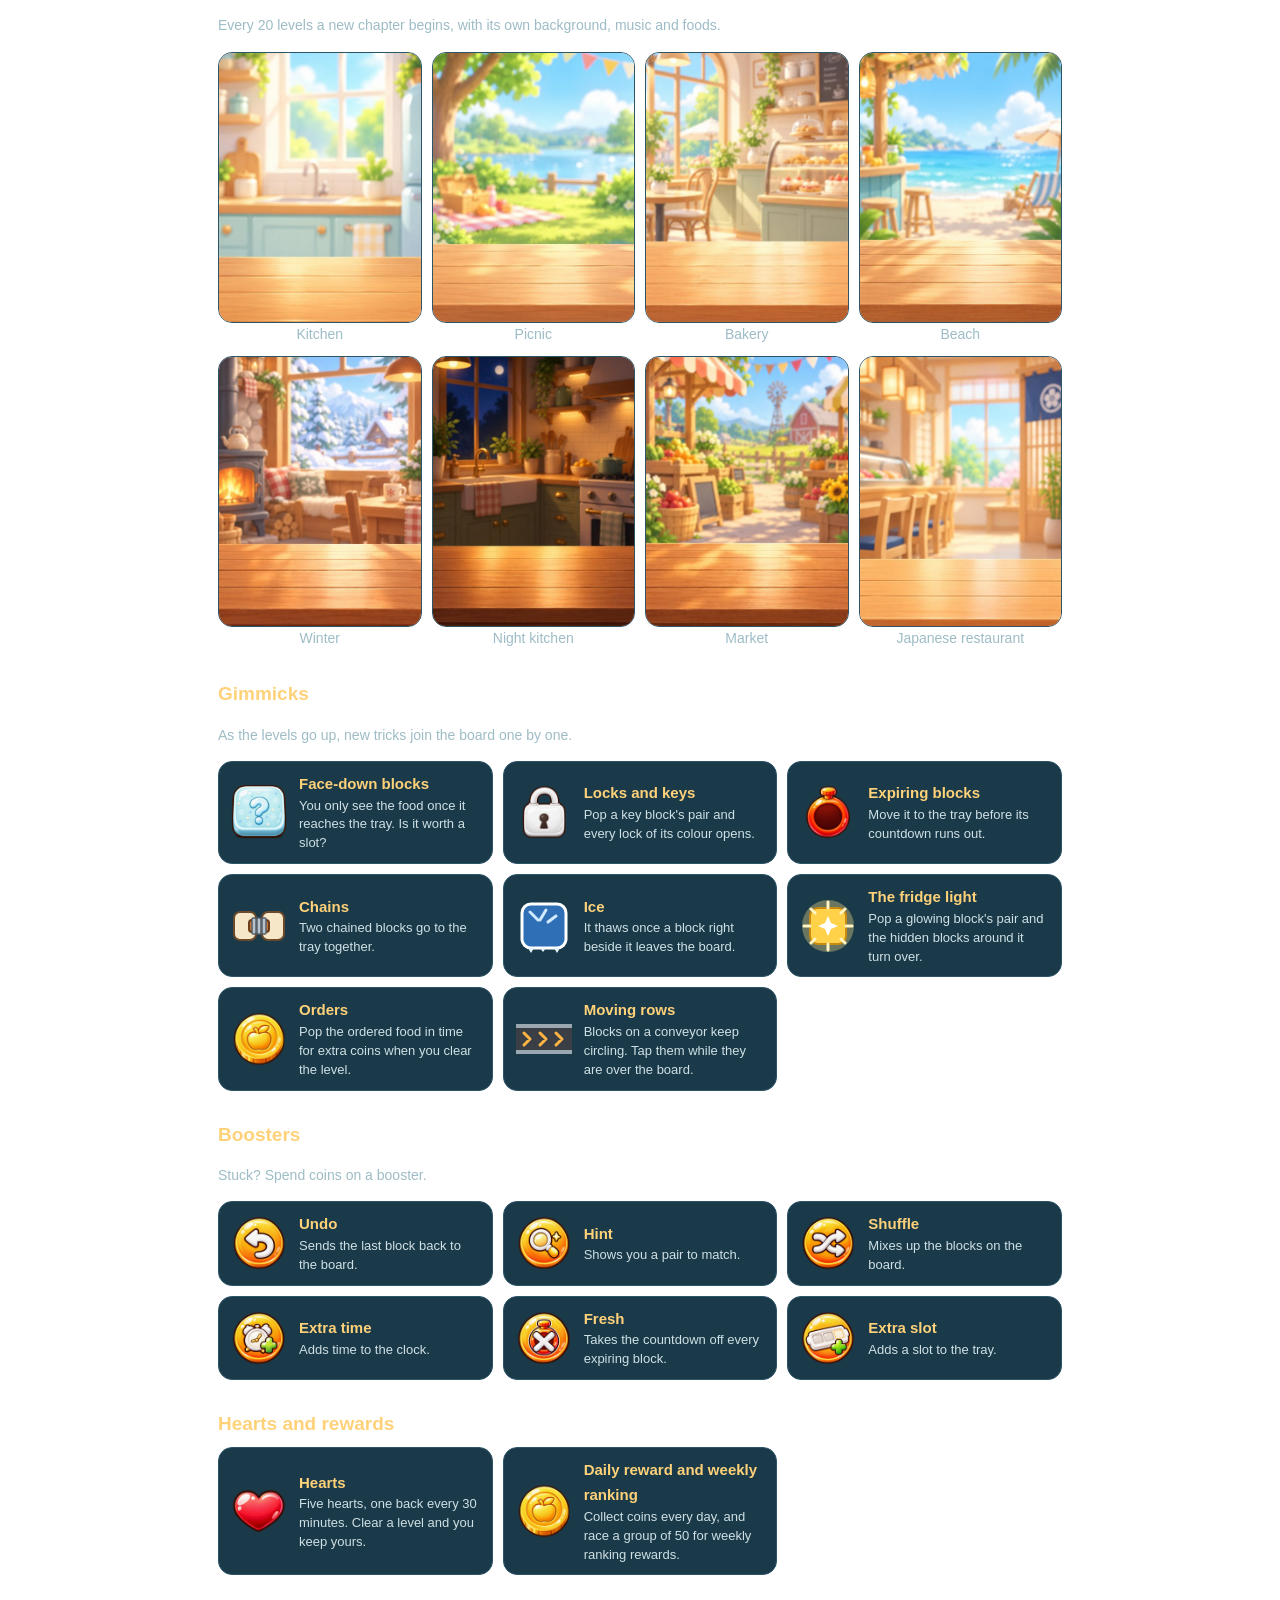
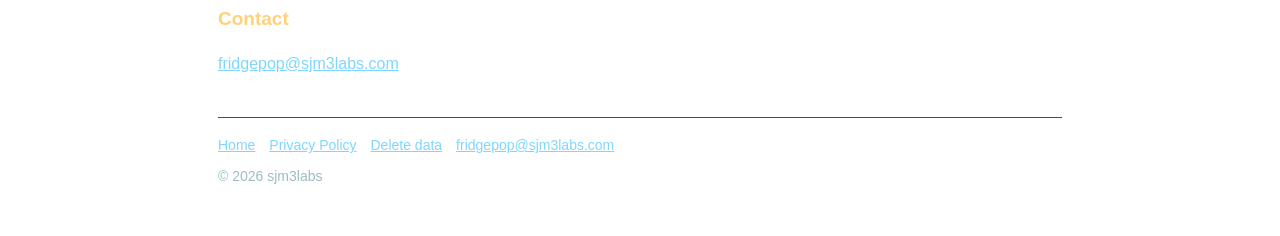
==== commit 8668ed6c: "w" ====
--- a/index.html
+++ b/index.html
@@ -4,9 +4,9 @@
 <meta charset="utf-8">
 <meta name="viewport" content="width=device-width,initial-scale=1">
 <title>Fridge Pop</title>
-<meta name="description" content="Tap, match and pop! A food matching puzzle. 탭하고, 짝 맞추고, 펑! 음식 짝 맞추기 퍼즐">
+<meta name="description" content="Tap, match and pop! A food matching puzzle. 탭하고, 짝 맞추고, 팡! 음식 짝 맞추기 퍼즐">
 <meta property="og:title" content="Fridge Pop">
-<meta property="og:description" content="Tap, match and pop! A food matching puzzle. 탭하고, 짝 맞추고, 펑! 음식 짝 맞추기 퍼즐">
+<meta property="og:description" content="Tap, match and pop! A food matching puzzle. 탭하고, 짝 맞추고, 팡! 음식 짝 맞추기 퍼즐">
 <meta property="og:image" content="./assets/icon.png">
 <link rel="icon" href="./assets/favicon.png">
 <link rel="stylesheet" href="./assets/site.css">
@@ -42,8 +42,8 @@
 <img class="logo" src="assets/logo.png" alt="Fridge Pop">
 <div class="text">
 <div data-lang="ko">
-<h1>탭하고, 짝 맞추고, 펑!</h1>
-<p>음식 블록을 눌러 트레이로 보내고, 같은 음식 두 개가 만나면 펑! 트레이가 가득 차기 전에, 시간이 다 가기 전에 보드를 모두 비우세요. 뒤집힌 블록 속에는 무엇이 숨어 있을까요?</p>
+<h1>탭하고, 짝 맞추고, 팡!</h1>
+<p>음식 블록을 눌러 트레이로 보내고, 같은 음식 두 개가 만나면 팡! 트레이가 가득 차기 전에, 시간이 다 가기 전에 보드를 모두 비우세요. 뒤집힌 블록 속에는 무엇이 숨어 있을까요?</p>
 </div>
 <div data-lang="en">
 <h1>Tap, match &amp; pop!</h1>
@@ -51,7 +51,7 @@
 </div>
 <p>
 <a class="button" href="https://play.google.com/store/apps/details?id=com.sjm3labs.fridgepop">Google Play</a>
-<a class="button orange" href="https://apps.apple.com/app/id6827729733">App Store</a>
+<!--a class="button orange" href="https://apps.apple.com/app/id6827729733">App Store</a-->
 </p>
 </div>
 </div></section>
@@ -59,7 +59,7 @@
 <h2><span data-lang="ko">게임 방법</span><span data-lang="en">How to play</span></h2>
 <div class="steps">
 <div class="card"><b>1</b> <span data-lang="ko">보드의 음식 블록을 탭하면 아래 트레이로 날아갑니다.</span><span data-lang="en">Tap a food block on the board and it flies down to the tray.</span></div>
-<div class="card"><b>2</b> <span data-lang="ko">같은 음식 두 개가 트레이에서 만나면 펑! 사라집니다.</span><span data-lang="en">Two of the same food meet in the tray and pop!</span></div>
+<div class="card"><b>2</b> <span data-lang="ko">같은 음식 두 개가 트레이에서 만나면 팡! 사라집니다.</span><span data-lang="en">Two of the same food meet in the tray and pop!</span></div>
 <div class="card"><b>3</b> <span data-lang="ko">트레이가 가득 차면 실패. 시간 안에 보드를 모두 비우세요.</span><span data-lang="en">A full tray loses. Clear the board before time runs out.</span></div>
 </div>
 
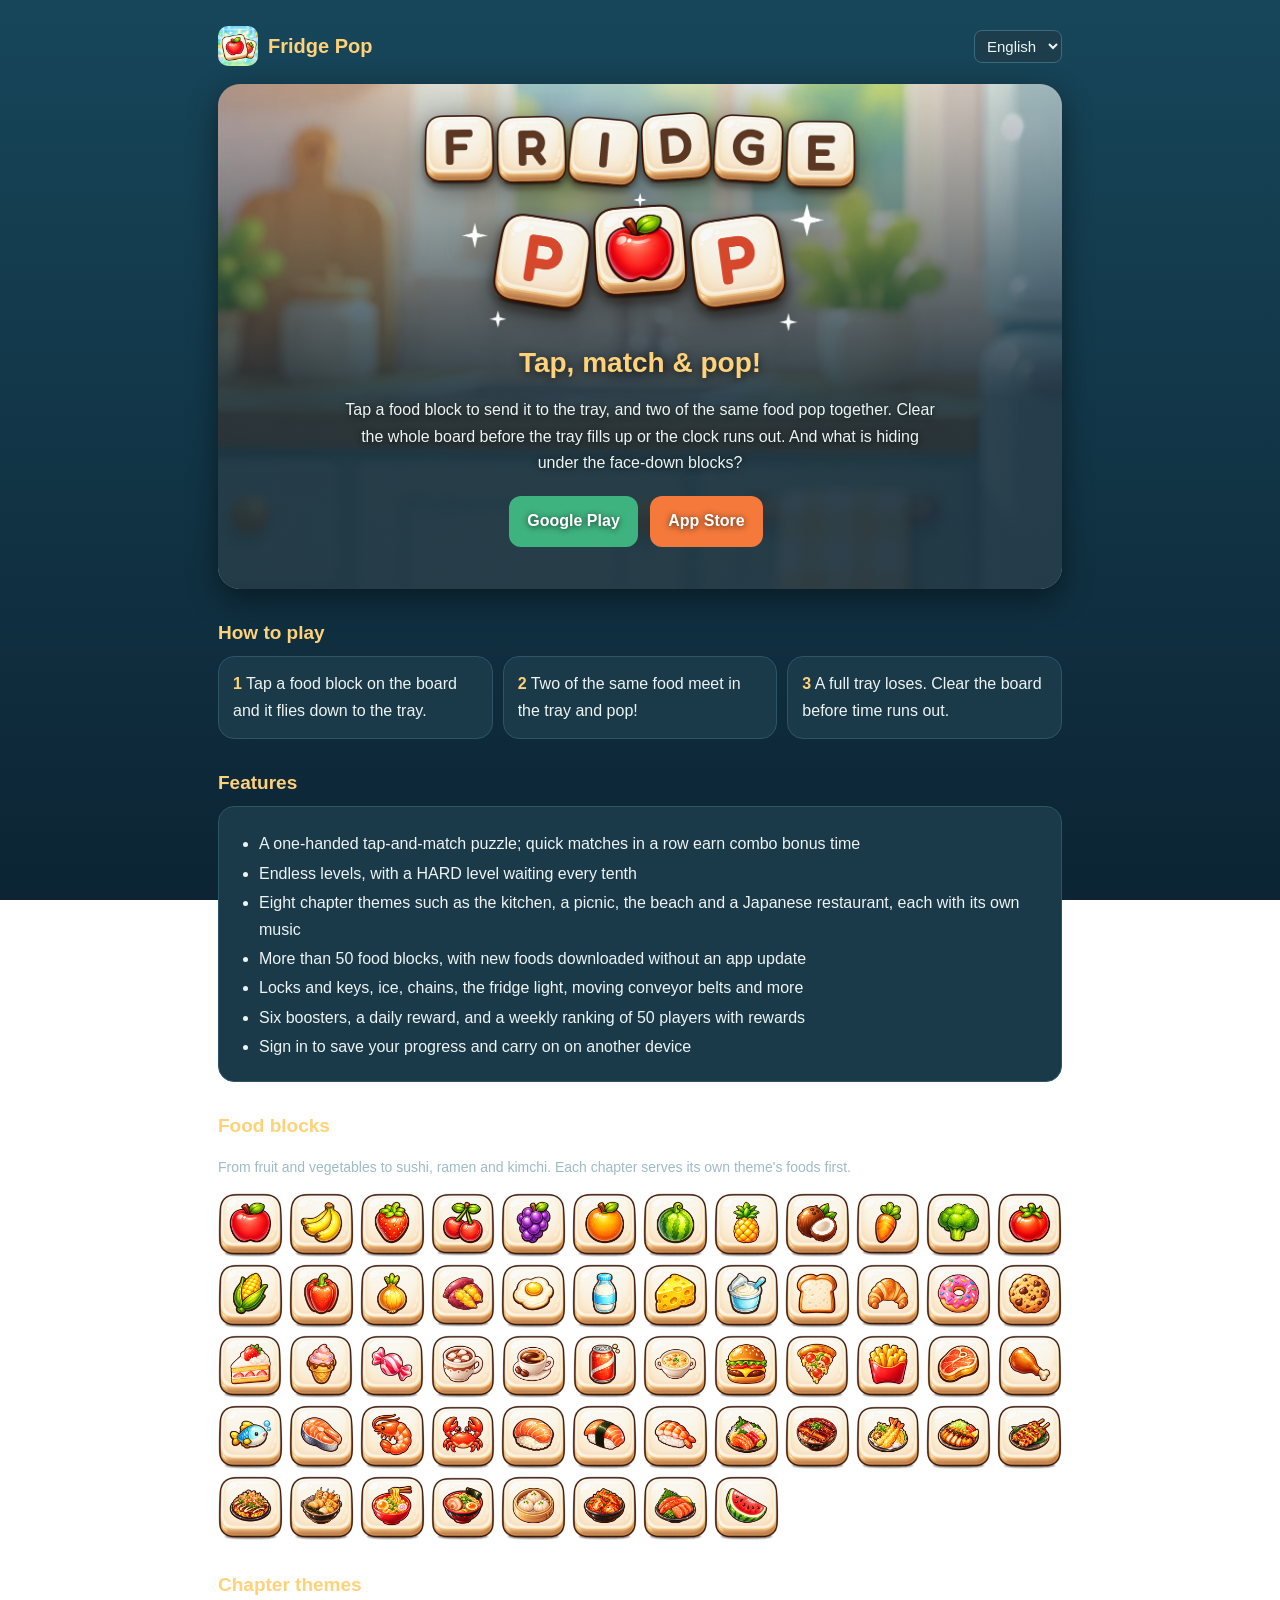
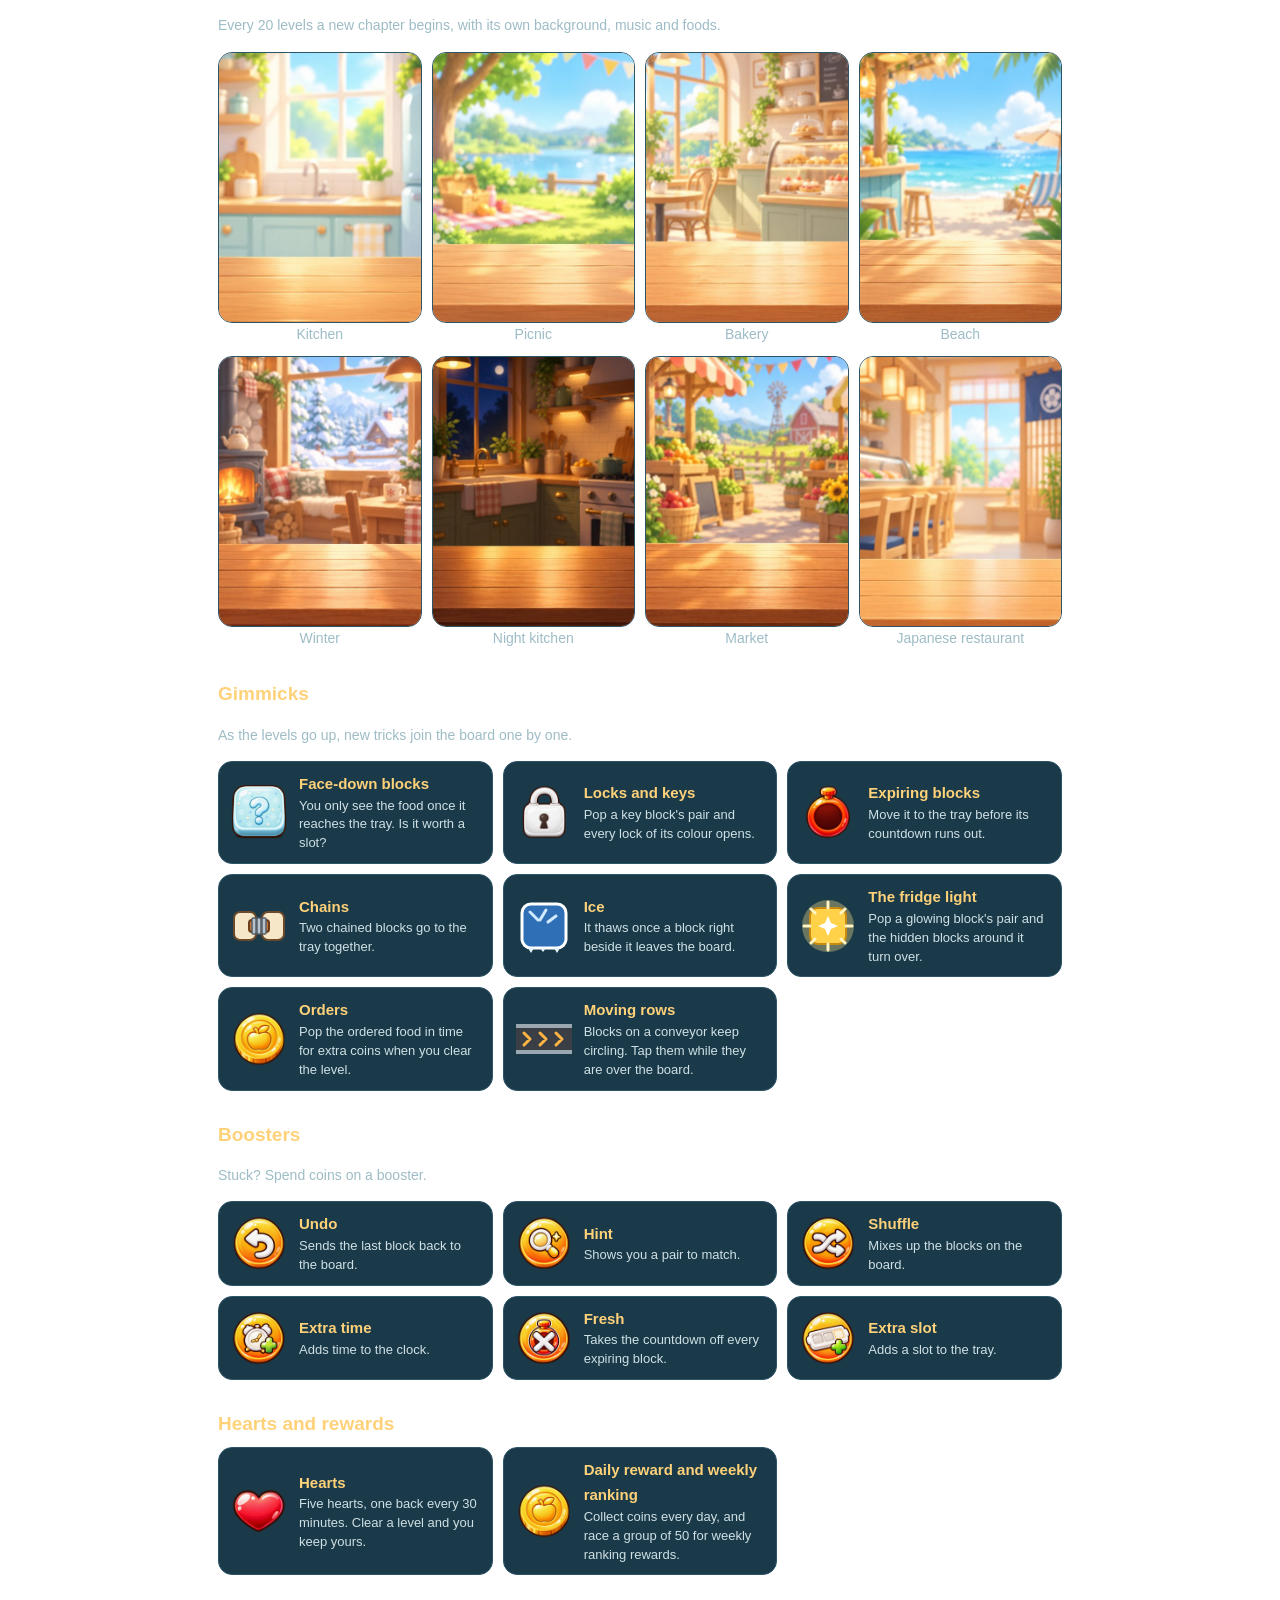
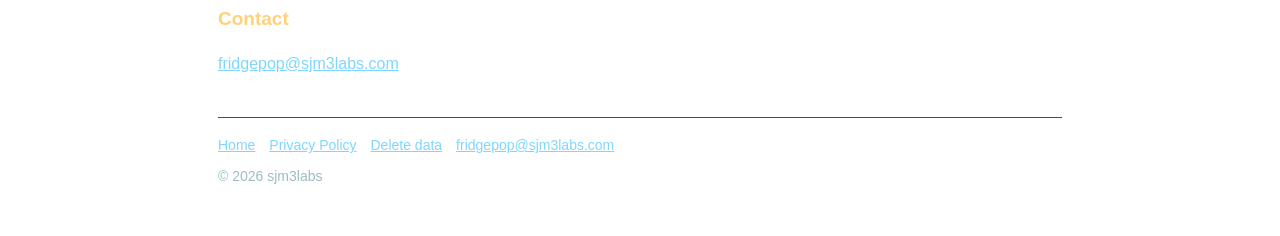
==== commit 3e63d459: "Add App store link" ====
--- a/index.html
+++ b/index.html
@@ -51,7 +51,7 @@
 </div>
 <p>
 <a class="button" href="https://play.google.com/store/apps/details?id=com.sjm3labs.fridgepop">Google Play</a>
-<!--a class="button orange" href="https://apps.apple.com/app/id6827729733">App Store</a-->
+<a class="button orange" href="https://apps.apple.com/app/id6827729733">App Store</a>
 </p>
 </div>
 </div></section>
